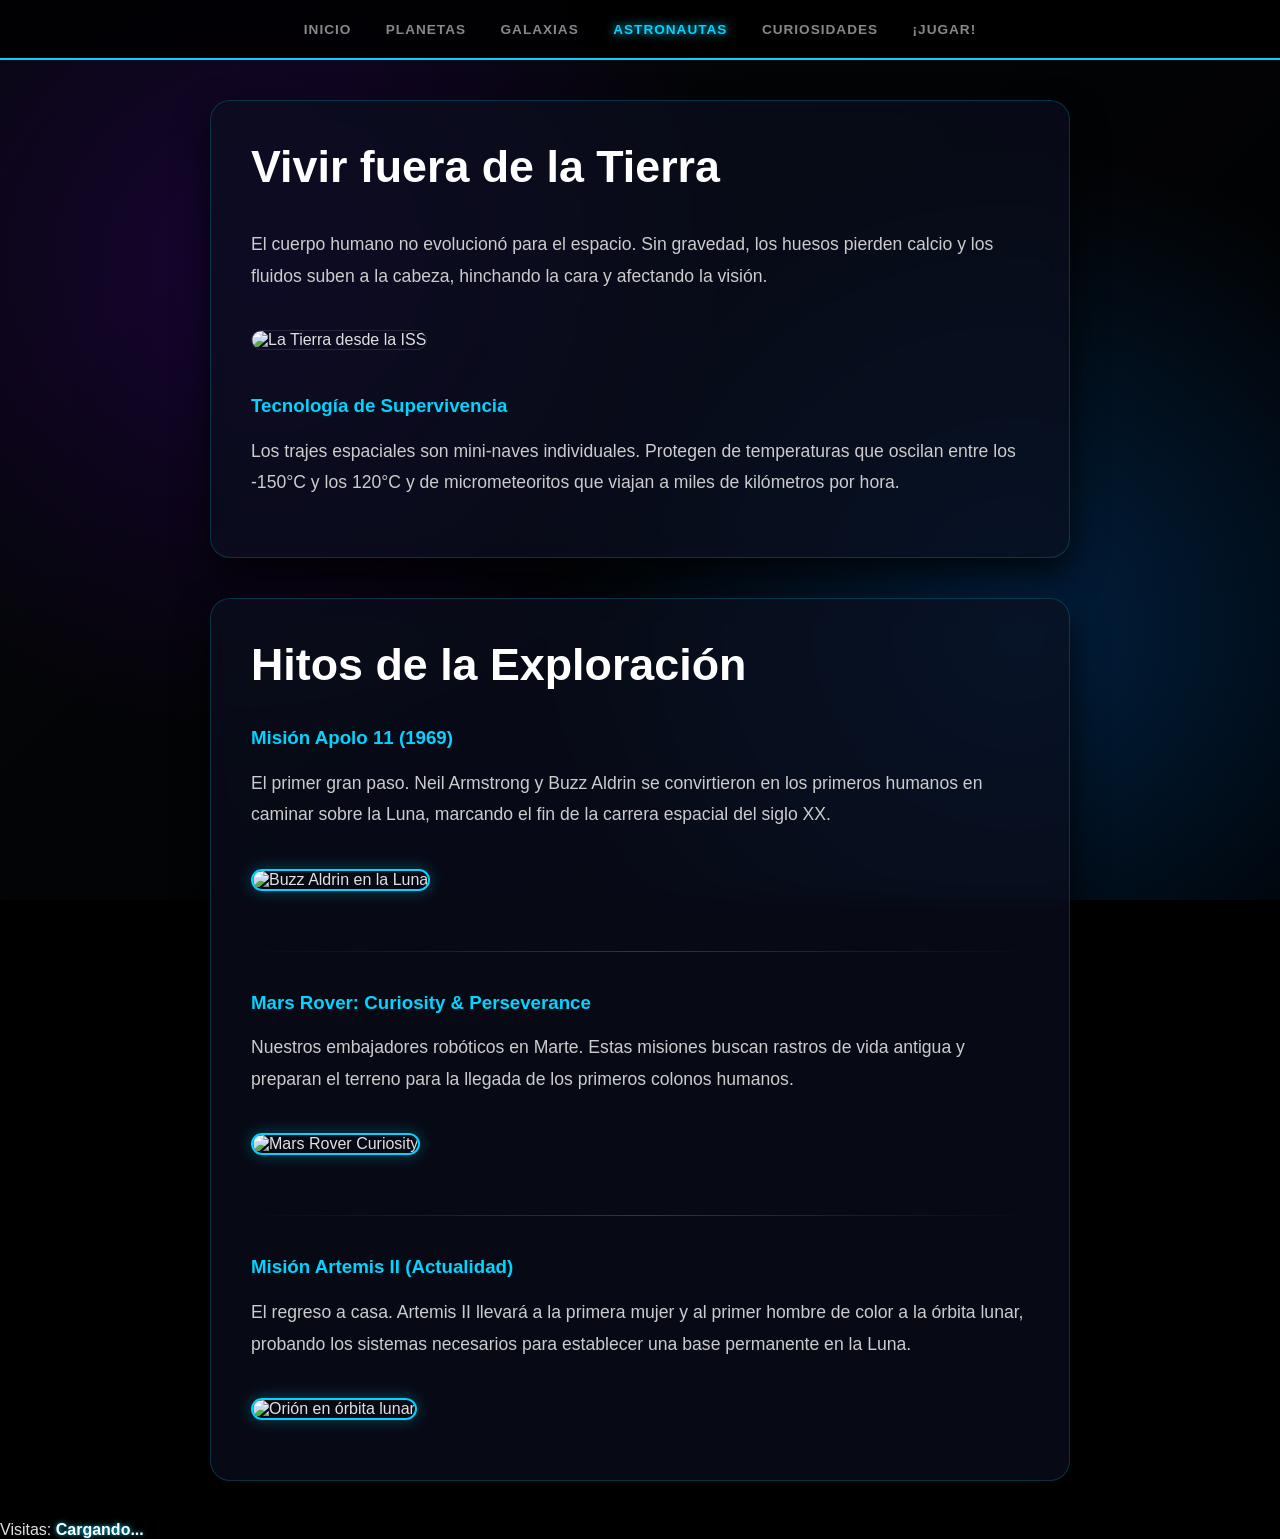
==== astronautas.html @ d09bf1f1 "Update astronautas.html" ====
<!DOCTYPE html>
<html lang="es">
<head>
    <meta charset="UTF-8">
    <meta name="viewport" content="width=device-width, initial-scale=1.0">
    <title>Astronautas | Cosmos</title>
    <link rel="stylesheet" href="style.css">
</head>
<body>

    <header>
        <nav>
            <a href="index.html">Inicio</a>
            <a href="planetas.html">Planetas</a>
            <a href="galaxias.html">Galaxias</a>
            <a href="astronautas.html" class="active">Astronautas</a>
            <a href="curiosidades.html">Curiosidades</a>
            <a href="juego.html">¡Jugar!</a> 
        </nav>
    </header>

    <main class="container">
        <section class="card">
            <h1>Vivir fuera de la Tierra</h1>
            <p>El cuerpo humano no evolucionó para el espacio. Sin gravedad, los huesos pierden calcio y los fluidos suben a la cabeza, hinchando la cara y afectando la visión.</p>
            
            <img src="https://images.unsplash.com/photo-1541873676-a181897936a4" alt="La Tierra desde la ISS">
            
            <h3>Tecnología de Supervivencia</h3>
            <p>Los trajes espaciales son mini-naves individuales. Protegen de temperaturas que oscilan entre los -150°C y los 120°C y de micrometeoritos que viajan a miles de kilómetros por hora.</p>
        </section>

        <section class="card">
            <h1>Hitos de la Exploración</h1>
            
            <div class="mision">
                <h3>Misión Apolo 11 (1969)</h3>
                <p>El primer gran paso. Neil Armstrong y Buzz Aldrin se convirtieron en los primeros humanos en caminar sobre la Luna, marcando el fin de la carrera espacial del siglo XX.</p>
                <img src="" alt="Buzz Aldrin en la Luna">
            </div>

            <hr class="divisor">

            <div class="mision">
                <h3>Mars Rover: Curiosity & Perseverance</h3>
                <p>Nuestros embajadores robóticos en Marte. Estas misiones buscan rastros de vida antigua y preparan el terreno para la llegada de los primeros colonos humanos.</p>
                <img src="https://images.unsplash.com/photo-1614728894747-a83421e2b9c9" alt="Mars Rover Curiosity">
            </div>

            <hr class="divisor">

            <div class="mision">
                <h3>Misión Artemis II (Actualidad)</h3>
                <p>El regreso a casa. Artemis II llevará a la primera mujer y al primer hombre de color a la órbita lunar, probando los sistemas necesarios para establecer una base permanente en la Luna.</p>
                <img src="https://www.nasa.gov/wp-content/uploads/2023/12/orion-capsule-lunar-orbit.jpg" alt="Orión en órbita lunar">
            </div>
        </section>
    </main>

    <div id="visit-counter">
        Visitas: <span id="count">Cargando...</span>
    </div>

    <script src="script.js"></script>
</body>
</html>
---- style.css ----
/* 1. CONFIGURACIÓN GENERAL Y FUENTES */
* { 
    box-sizing: border-box; 
    transition: transform 0.3s ease, border-color 0.3s ease; 
}

body {
    margin: 0;
    font-family: 'Segoe UI', Arial, sans-serif;
    background: #000;
    /* Fondo de nebulosa dinámico */
    background-image: 
        radial-gradient(circle at 20% 30%, rgba(70, 0, 150, 0.3) 0%, transparent 40%),
        radial-gradient(circle at 80% 70%, rgba(0, 100, 200, 0.3) 0%, transparent 40%),
        linear-gradient(135deg, #05070a 0%, #000000 100%);
    background-attachment: fixed;
    color: #e0e0e0;
    overflow-x: hidden;
}

/* Efecto de polvo estelar animado */
body::after {
    content: "";
    position: fixed;
    top: 0; left: 0; width: 100%; height: 100%;
    background: url('https://www.transparenttextures.com/patterns/stardust.png');
    opacity: 0.4;
    z-index: -1;
    animation: backgroundMove 120s linear infinite;
}

@keyframes backgroundMove {
    from { background-position: 0 0; }
    to { background-position: 1000px 1000px; }
}

/* 2. NAVEGACIÓN */
header {
    background: rgba(0, 0, 0, 0.85);
    padding: 20px;
    position: sticky;
    top: 0;
    backdrop-filter: blur(15px);
    border-bottom: 2px solid #00d4ff;
    z-index: 1000;
    text-align: center;
}

nav a {
    color: #888;
    text-decoration: none;
    font-weight: bold;
    text-transform: uppercase;
    font-size: 0.85rem;
    margin: 0 15px;
    letter-spacing: 1px;
}

nav a:hover, nav a.active {
    color: #00d4ff;
    text-shadow: 0 0 10px #00d4ff;
}

/* 3. CONTENEDORES Y TARJETAS */
.container {
    max-width: 900px;
    margin: 40px auto;
    padding: 0 20px;
}

.card {
    background: rgba(10, 15, 30, 0.7);
    backdrop-filter: blur(12px);
    border: 1px solid rgba(0, 212, 255, 0.2);
    border-radius: 20px;
    padding: 40px;
    margin-bottom: 40px;
    box-shadow: 0 15px 35px rgba(0,0,0,0.8);
}

.card:hover {
    border-color: #00d4ff;
    box-shadow: 0 0 30px rgba(0, 212, 255, 0.2);
}

h1 { color: #fff; font-size: 2.8rem; margin-top: 0; }
h3 { color: #00d4ff; margin-top: 25px; }
p { font-size: 1.1rem; line-height: 1.8; color: #ccc; }

img {
    width: 100%;
    border-radius: 15px;
    margin: 20px 0;
    border: 1px solid rgba(255,255,255,0.1);
}

/* --- NUEVO: ESTILO PARA LAS MISIONES (Apolo, Artemis, etc) --- */
.mision {
    margin-top: 30px;
    text-align: left;
}

.mision img {
    height: 350px;
    object-fit: cover; /* Evita que la imagen se estire feo */
    border: 2px solid #00d4ff;
    box-shadow: 0 0 15px rgba(0, 212, 255, 0.3);
}

.divisor {
    border: 0;
    height: 1px;
    background: linear-gradient(to right, transparent, #00d4ff, transparent);
    margin: 40px 0;
    opacity: 0.3;
}

/* 4. EFECTOS DEL CURSOR */
.star-trail {
    position: absolute;
    width: 4px; height: 4px;
    background: #00d4ff;
    border-radius: 50%;
    pointer-events: none;
    box-shadow: 0 0 10px #00d4ff;
    animation: fadeOut 0.8s forwards;
    z-index: 9999;
}

@keyframes fadeOut {
    to { opacity: 0; transform: scale(5); }
}

/* 5. EL JUEGO */
#gameCanvas {
    display: block;
    width: 100%;
    height: 500px;
    background: radial-gradient(circle, #0a0f1e 0%, #000 100%);
    box-shadow: inset 0 0 50px rgba(0, 212, 255, 0.2);
    border-radius: 10px;
}

#count {
    font-weight: bold;
    color: #fff;
    text-shadow: 0 0 5px #00d4ff;
}
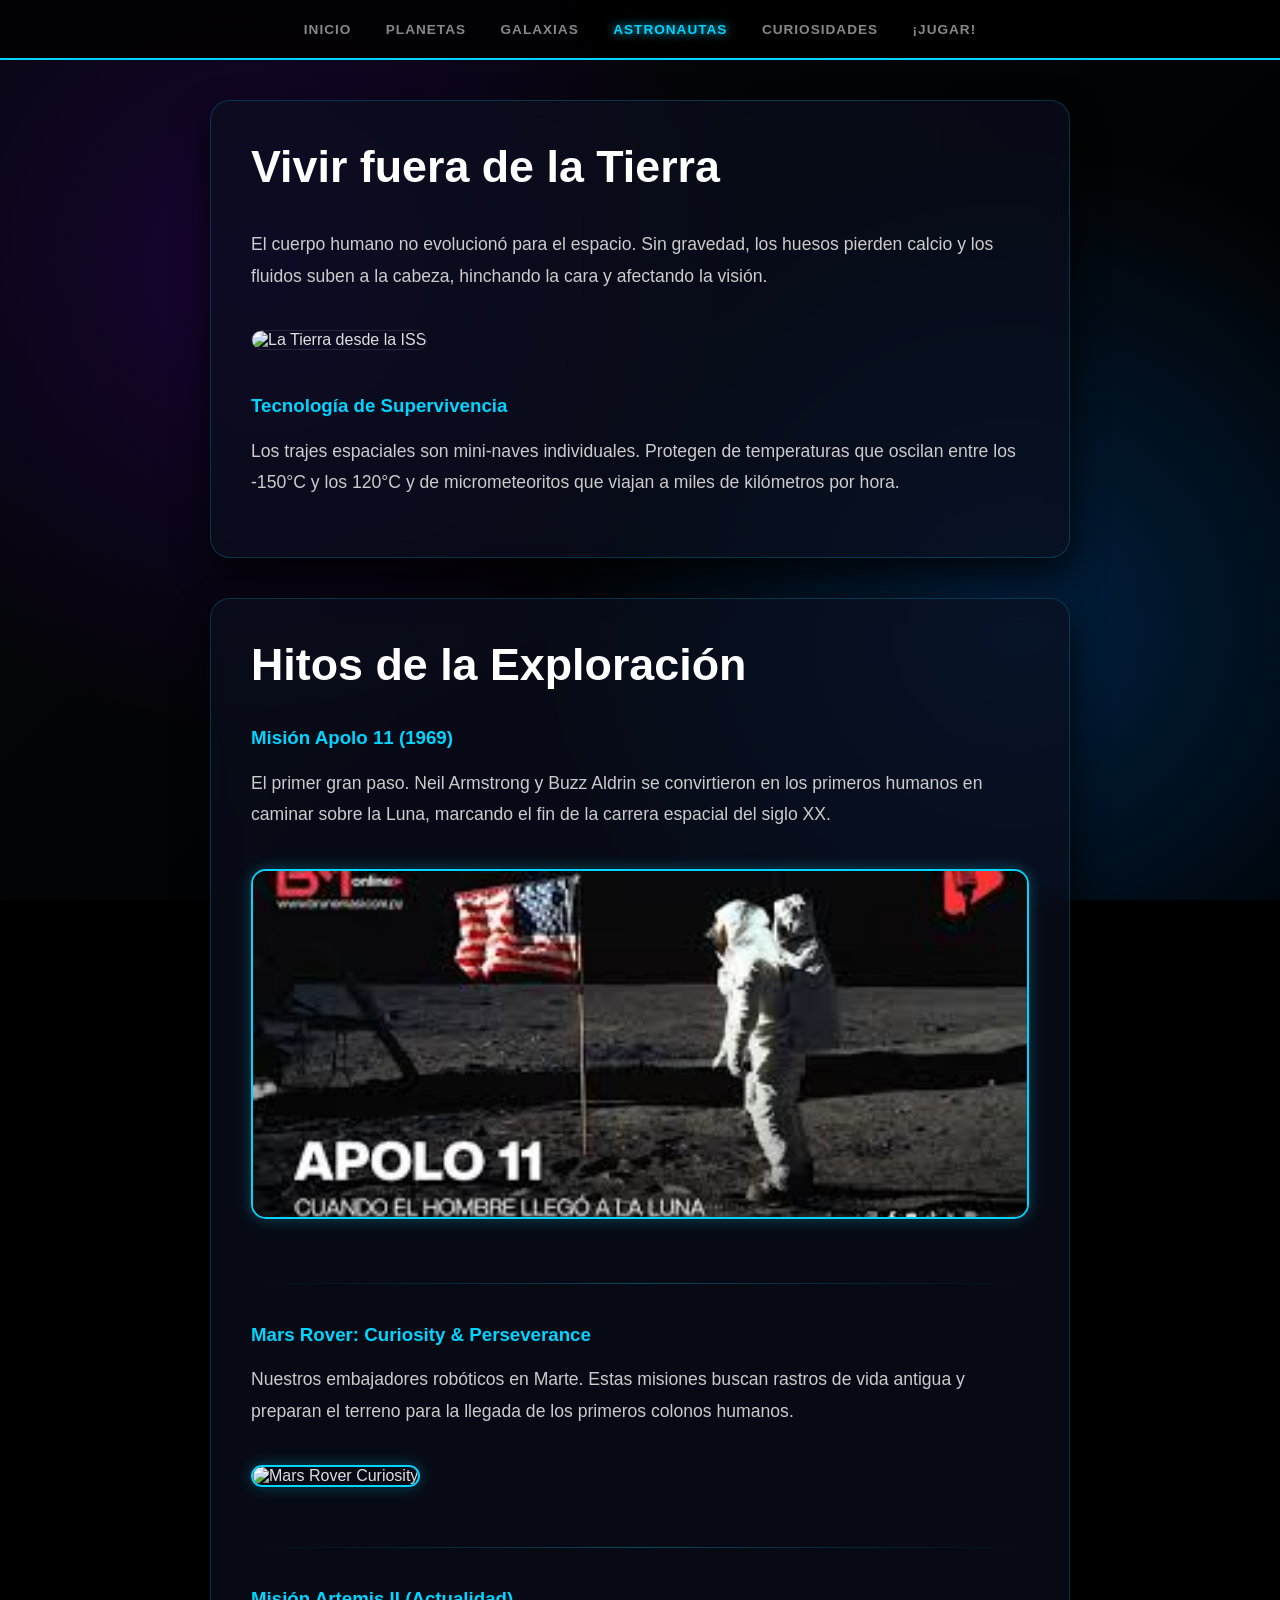
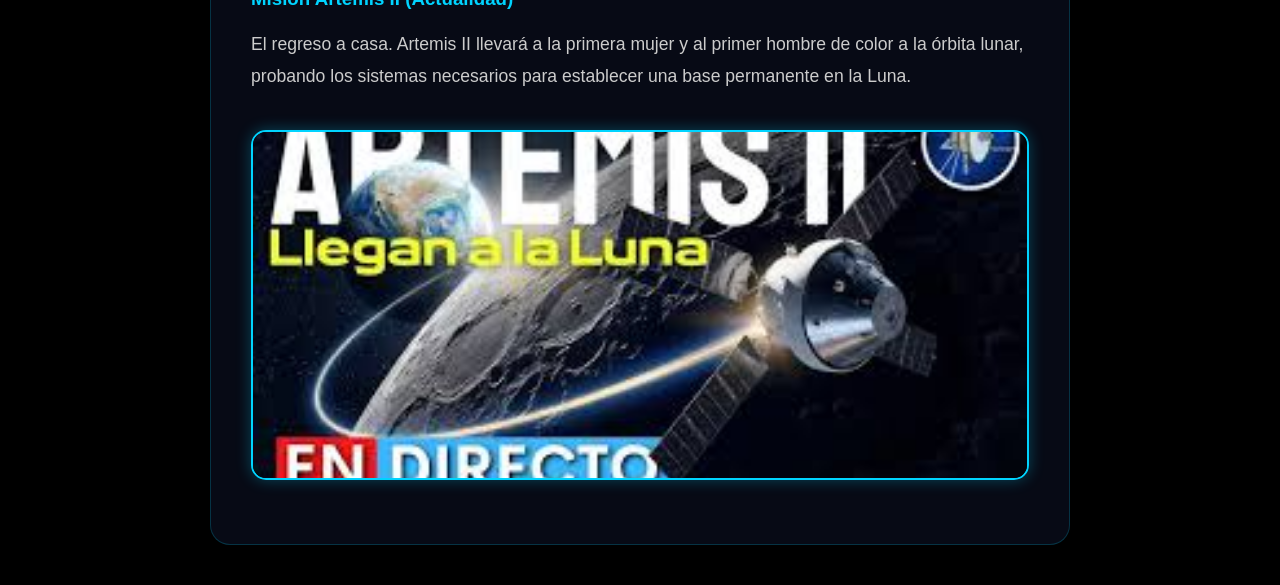
==== commit a726f92f: "Update astronautas.html" ====
--- a/astronautas.html
+++ b/astronautas.html
@@ -30,13 +30,13 @@
             <p>Los trajes espaciales son mini-naves individuales. Protegen de temperaturas que oscilan entre los -150°C y los 120°C y de micrometeoritos que viajan a miles de kilómetros por hora.</p>
         </section>
 
-        <section class="card">
+       <section class="card">
             <h1>Hitos de la Exploración</h1>
             
             <div class="mision">
                 <h3>Misión Apolo 11 (1969)</h3>
                 <p>El primer gran paso. Neil Armstrong y Buzz Aldrin se convirtieron en los primeros humanos en caminar sobre la Luna, marcando el fin de la carrera espacial del siglo XX.</p>
-                <img src="" alt="Buzz Aldrin en la Luna">
+                <img src="apolo.jfif" alt="Misión Apolo 11">
             </div>
 
             <hr class="divisor">
@@ -52,15 +52,11 @@
             <div class="mision">
                 <h3>Misión Artemis II (Actualidad)</h3>
                 <p>El regreso a casa. Artemis II llevará a la primera mujer y al primer hombre de color a la órbita lunar, probando los sistemas necesarios para establecer una base permanente en la Luna.</p>
-                <img src="https://www.nasa.gov/wp-content/uploads/2023/12/orion-capsule-lunar-orbit.jpg" alt="Orión en órbita lunar">
+                <img src="arte.jfif" alt="Misión Artemis II">
             </div>
         </section>
     </main>
 
-    <div id="visit-counter">
-        Visitas: <span id="count">Cargando...</span>
-    </div>
-
     <script src="script.js"></script>
 </body>
 </html>
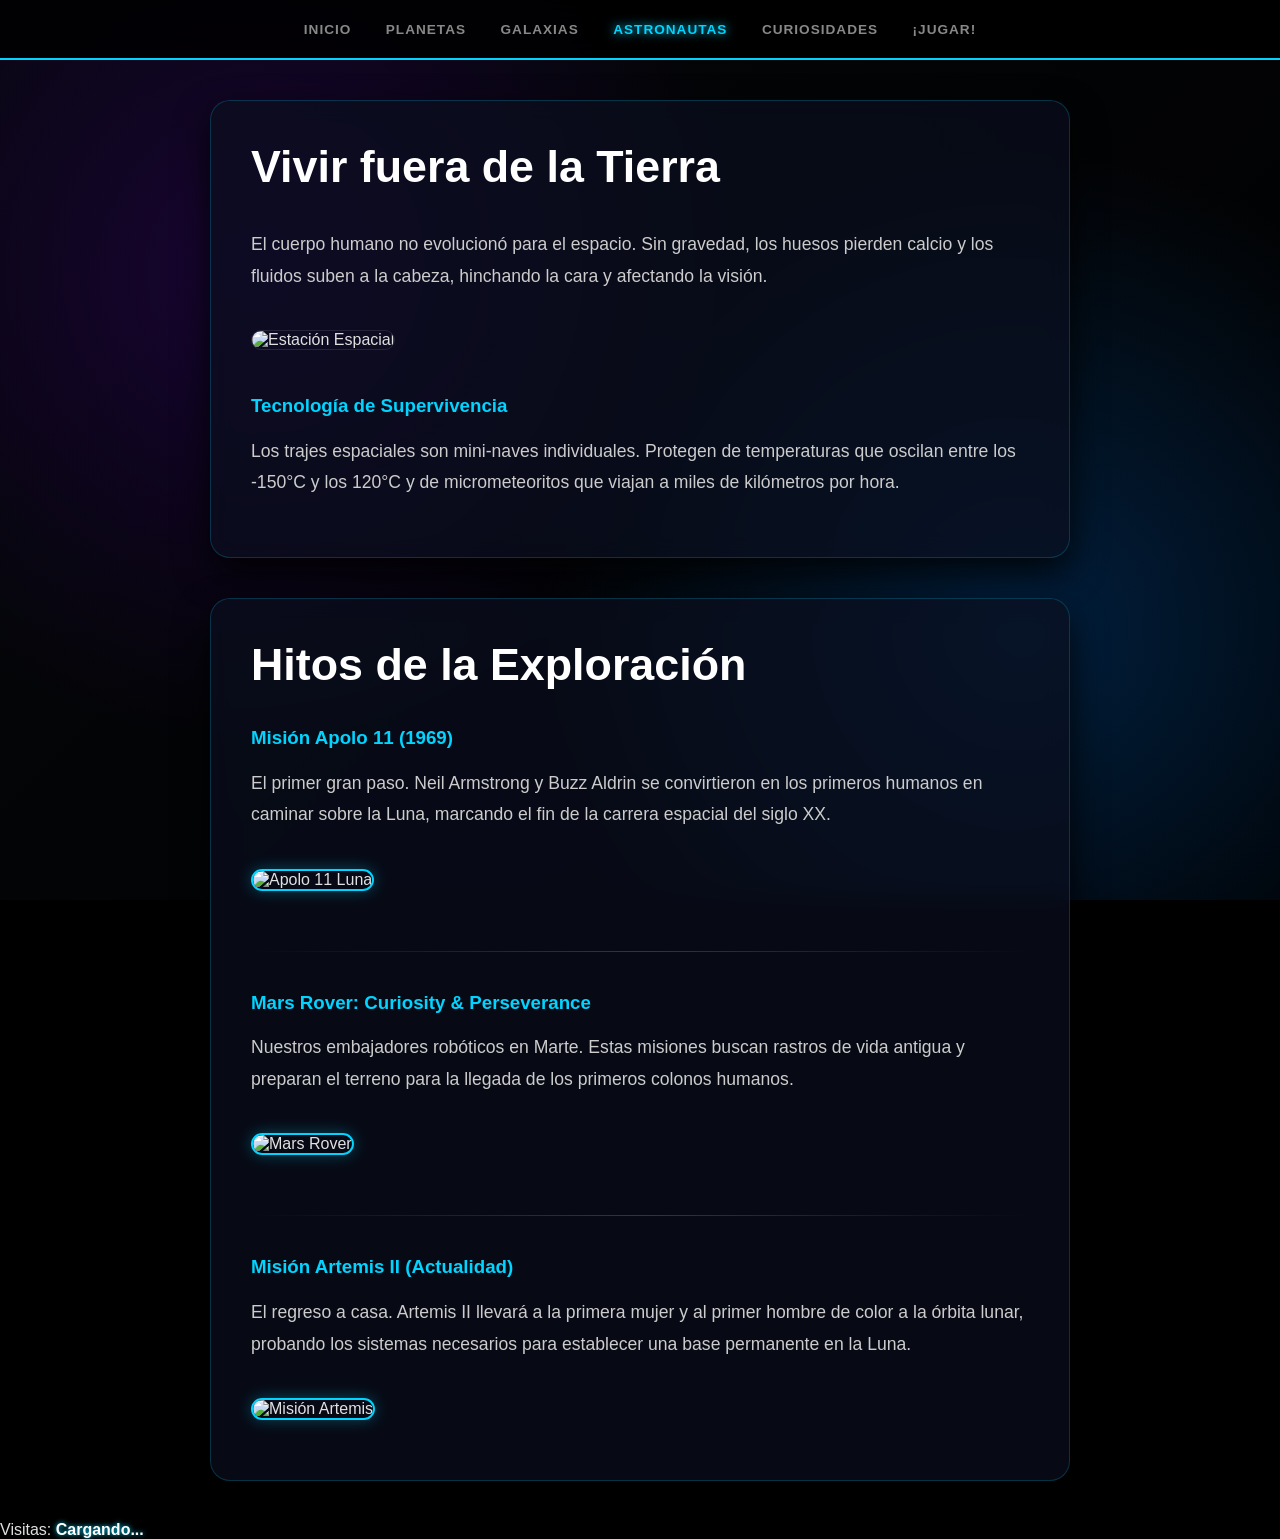
==== commit 2d54f767: "Update astronautas.html" ====
--- a/astronautas.html
+++ b/astronautas.html
@@ -24,19 +24,19 @@
             <h1>Vivir fuera de la Tierra</h1>
             <p>El cuerpo humano no evolucionó para el espacio. Sin gravedad, los huesos pierden calcio y los fluidos suben a la cabeza, hinchando la cara y afectando la visión.</p>
             
-            <img src="https://images.unsplash.com/photo-1541873676-a181897936a4" alt="La Tierra desde la ISS">
+            <img src="https://images.unsplash.com/photo-1446776811953-b23d57bd21aa?auto=format&fit=crop&q=80&w=1000" alt="Estación Espacial">
             
             <h3>Tecnología de Supervivencia</h3>
             <p>Los trajes espaciales son mini-naves individuales. Protegen de temperaturas que oscilan entre los -150°C y los 120°C y de micrometeoritos que viajan a miles de kilómetros por hora.</p>
         </section>
 
-       <section class="card">
+        <section class="card">
             <h1>Hitos de la Exploración</h1>
             
             <div class="mision">
                 <h3>Misión Apolo 11 (1969)</h3>
                 <p>El primer gran paso. Neil Armstrong y Buzz Aldrin se convirtieron en los primeros humanos en caminar sobre la Luna, marcando el fin de la carrera espacial del siglo XX.</p>
-                <img src="apolo.jfif" alt="Misión Apolo 11">
+                <img src="https://www.nasa.gov/wp-content/uploads/2023/03/as11-40-5875.jpg" alt="Apolo 11 Luna">
             </div>
 
             <hr class="divisor">
@@ -44,7 +44,7 @@
             <div class="mision">
                 <h3>Mars Rover: Curiosity & Perseverance</h3>
                 <p>Nuestros embajadores robóticos en Marte. Estas misiones buscan rastros de vida antigua y preparan el terreno para la llegada de los primeros colonos humanos.</p>
-                <img src="https://images.unsplash.com/photo-1614728894747-a83421e2b9c9" alt="Mars Rover Curiosity">
+                <img src="https://images.unsplash.com/photo-1614728894747-a83421e2b9c9?auto=format&fit=crop&q=80&w=1000" alt="Mars Rover">
             </div>
 
             <hr class="divisor">
@@ -52,11 +52,15 @@
             <div class="mision">
                 <h3>Misión Artemis II (Actualidad)</h3>
                 <p>El regreso a casa. Artemis II llevará a la primera mujer y al primer hombre de color a la órbita lunar, probando los sistemas necesarios para establecer una base permanente en la Luna.</p>
-                <img src="arte.jfif" alt="Misión Artemis II">
+                <img src="https://www.nasa.gov/wp-content/uploads/2022/11/artemis-i-launch.jpg" alt="Misión Artemis">
             </div>
         </section>
     </main>
 
+    <div id="visit-counter">
+        Visitas: <span id="count">Cargando...</span>
+    </div>
+
     <script src="script.js"></script>
 </body>
 </html>
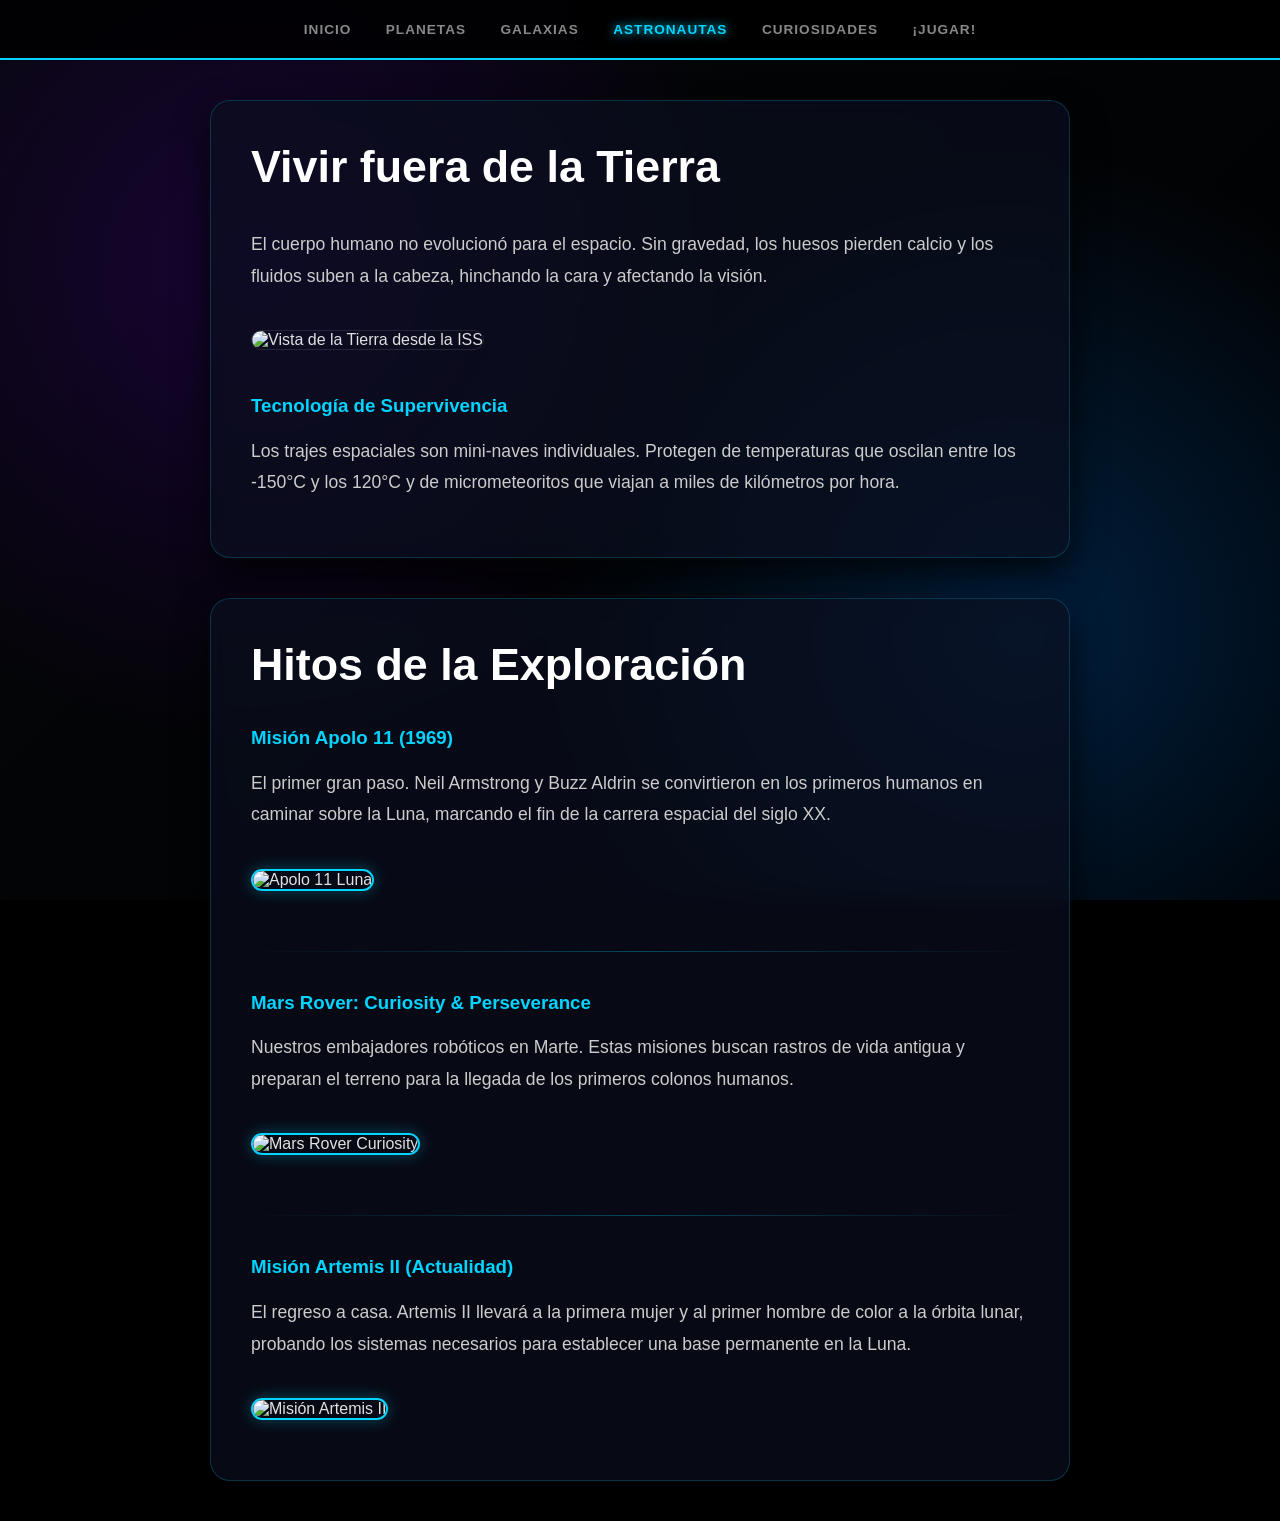
==== commit 7c8e30ce: "Update astronautas.html" ====
--- a/astronautas.html
+++ b/astronautas.html
@@ -24,7 +24,7 @@
             <h1>Vivir fuera de la Tierra</h1>
             <p>El cuerpo humano no evolucionó para el espacio. Sin gravedad, los huesos pierden calcio y los fluidos suben a la cabeza, hinchando la cara y afectando la visión.</p>
             
-            <img src="https://images.unsplash.com/photo-1446776811953-b23d57bd21aa?auto=format&fit=crop&q=80&w=1000" alt="Estación Espacial">
+            <img src="https://upload.wikimedia.org/wikipedia/commons/e/e0/ISS042-E-134951_-_Earth_Observation.jpg" alt="Vista de la Tierra desde la ISS">
             
             <h3>Tecnología de Supervivencia</h3>
             <p>Los trajes espaciales son mini-naves individuales. Protegen de temperaturas que oscilan entre los -150°C y los 120°C y de micrometeoritos que viajan a miles de kilómetros por hora.</p>
@@ -44,7 +44,7 @@
             <div class="mision">
                 <h3>Mars Rover: Curiosity & Perseverance</h3>
                 <p>Nuestros embajadores robóticos en Marte. Estas misiones buscan rastros de vida antigua y preparan el terreno para la llegada de los primeros colonos humanos.</p>
-                <img src="https://images.unsplash.com/photo-1614728894747-a83421e2b9c9?auto=format&fit=crop&q=80&w=1000" alt="Mars Rover">
+                <img src="https://images.unsplash.com/photo-1614728894747-a83421e2b9c9" alt="Mars Rover Curiosity">
             </div>
 
             <hr class="divisor">
@@ -52,15 +52,11 @@
             <div class="mision">
                 <h3>Misión Artemis II (Actualidad)</h3>
                 <p>El regreso a casa. Artemis II llevará a la primera mujer y al primer hombre de color a la órbita lunar, probando los sistemas necesarios para establecer una base permanente en la Luna.</p>
-                <img src="https://www.nasa.gov/wp-content/uploads/2022/11/artemis-i-launch.jpg" alt="Misión Artemis">
+                <img src="https://www.nasa.gov/wp-content/uploads/2022/11/artemis-i-launch.jpg" alt="Misión Artemis II">
             </div>
         </section>
     </main>
 
-    <div id="visit-counter">
-        Visitas: <span id="count">Cargando...</span>
-    </div>
-
     <script src="script.js"></script>
 </body>
 </html>
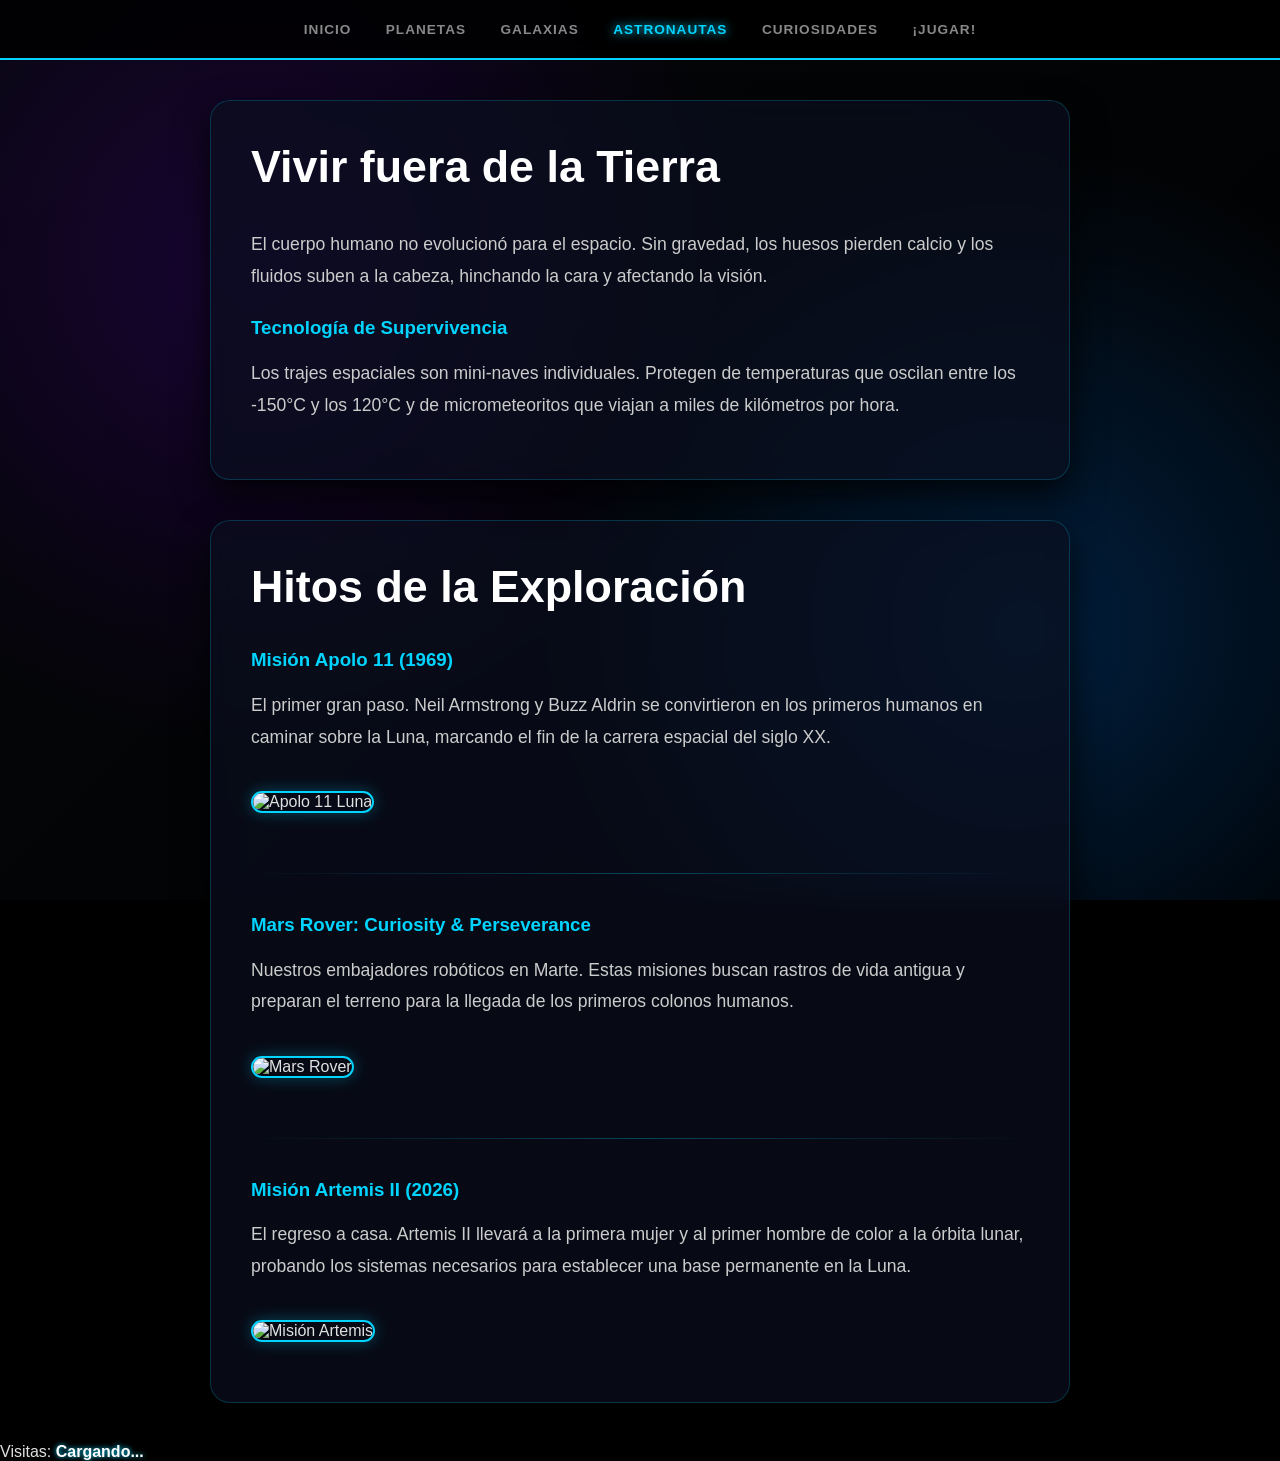
==== commit 75c44948: "Update astronautas.html" ====
--- a/astronautas.html
+++ b/astronautas.html
@@ -24,8 +24,6 @@
             <h1>Vivir fuera de la Tierra</h1>
             <p>El cuerpo humano no evolucionó para el espacio. Sin gravedad, los huesos pierden calcio y los fluidos suben a la cabeza, hinchando la cara y afectando la visión.</p>
             
-            <img src="https://upload.wikimedia.org/wikipedia/commons/e/e0/ISS042-E-134951_-_Earth_Observation.jpg" alt="Vista de la Tierra desde la ISS">
-            
             <h3>Tecnología de Supervivencia</h3>
             <p>Los trajes espaciales son mini-naves individuales. Protegen de temperaturas que oscilan entre los -150°C y los 120°C y de micrometeoritos que viajan a miles de kilómetros por hora.</p>
         </section>
@@ -44,19 +42,23 @@
             <div class="mision">
                 <h3>Mars Rover: Curiosity & Perseverance</h3>
                 <p>Nuestros embajadores robóticos en Marte. Estas misiones buscan rastros de vida antigua y preparan el terreno para la llegada de los primeros colonos humanos.</p>
-                <img src="https://images.unsplash.com/photo-1614728894747-a83421e2b9c9" alt="Mars Rover Curiosity">
+                <img src="https://images.unsplash.com/photo-1614728894747-a83421e2b9c9?auto=format&fit=crop&q=80&w=1000" alt="Mars Rover">
             </div>
 
             <hr class="divisor">
 
             <div class="mision">
-                <h3>Misión Artemis II (Actualidad)</h3>
+                <h3>Misión Artemis II (2026)</h3>
                 <p>El regreso a casa. Artemis II llevará a la primera mujer y al primer hombre de color a la órbita lunar, probando los sistemas necesarios para establecer una base permanente en la Luna.</p>
-                <img src="https://www.nasa.gov/wp-content/uploads/2022/11/artemis-i-launch.jpg" alt="Misión Artemis II">
+                <img src="https://www.nasa.gov/wp-content/uploads/2022/11/artemis-i-launch.jpg" alt="Misión Artemis">
             </div>
         </section>
     </main>
 
+    <div id="visit-counter">
+        Visitas: <span id="count">Cargando...</span>
+    </div>
+
     <script src="script.js"></script>
 </body>
 </html>
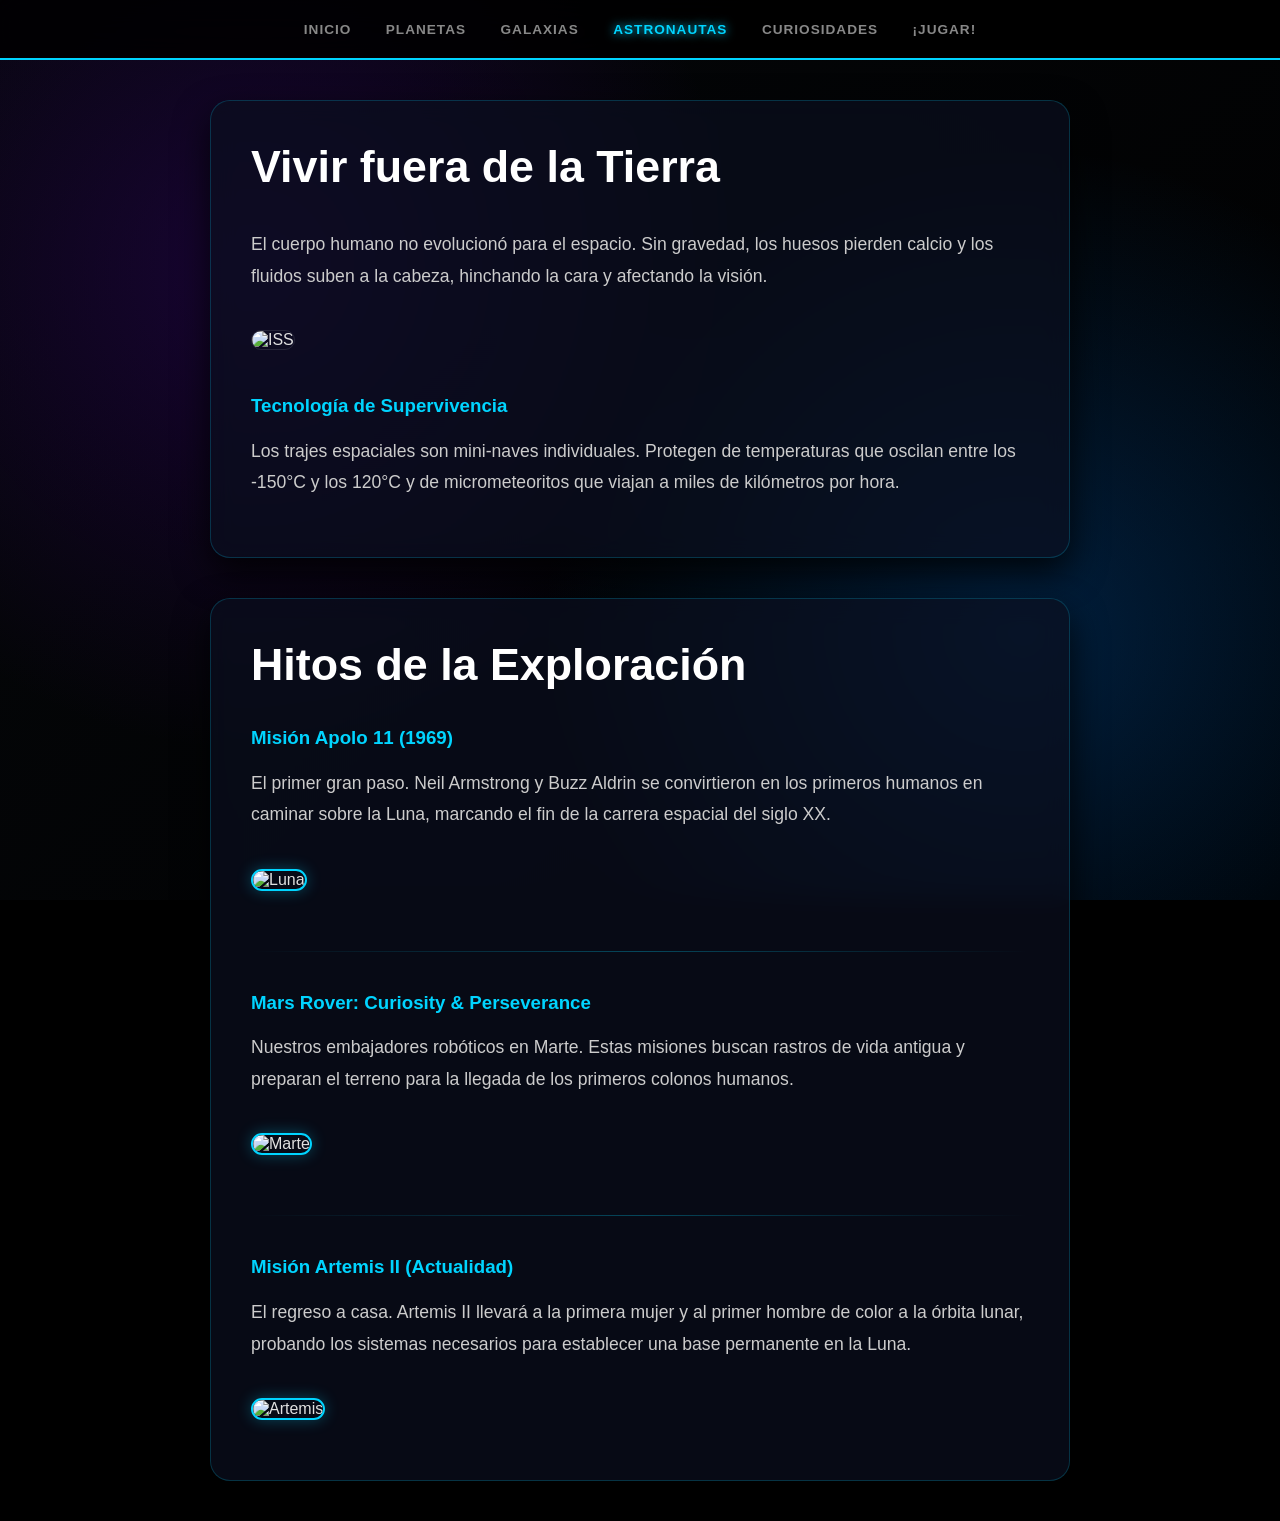
==== commit 579329f6: "Update astronautas.html" ====
--- a/astronautas.html
+++ b/astronautas.html
@@ -24,6 +24,8 @@
             <h1>Vivir fuera de la Tierra</h1>
             <p>El cuerpo humano no evolucionó para el espacio. Sin gravedad, los huesos pierden calcio y los fluidos suben a la cabeza, hinchando la cara y afectando la visión.</p>
             
+            <img src="https://www.esa.int/var/esa/storage/images/esa_multimedia/images/2022/11/iss_flyover/24564344-1-eng-GB/ISS_flyover_card_full.jpg" alt="ISS">
+            
             <h3>Tecnología de Supervivencia</h3>
             <p>Los trajes espaciales son mini-naves individuales. Protegen de temperaturas que oscilan entre los -150°C y los 120°C y de micrometeoritos que viajan a miles de kilómetros por hora.</p>
         </section>
@@ -34,7 +36,7 @@
             <div class="mision">
                 <h3>Misión Apolo 11 (1969)</h3>
                 <p>El primer gran paso. Neil Armstrong y Buzz Aldrin se convirtieron en los primeros humanos en caminar sobre la Luna, marcando el fin de la carrera espacial del siglo XX.</p>
-                <img src="https://www.nasa.gov/wp-content/uploads/2023/03/as11-40-5875.jpg" alt="Apolo 11 Luna">
+                <img src="https://history.nasa.gov/alsj/a11/AS11-40-5875HR.jpg" alt="Luna">
             </div>
 
             <hr class="divisor">
@@ -42,23 +44,19 @@
             <div class="mision">
                 <h3>Mars Rover: Curiosity & Perseverance</h3>
                 <p>Nuestros embajadores robóticos en Marte. Estas misiones buscan rastros de vida antigua y preparan el terreno para la llegada de los primeros colonos humanos.</p>
-                <img src="https://images.unsplash.com/photo-1614728894747-a83421e2b9c9?auto=format&fit=crop&q=80&w=1000" alt="Mars Rover">
+                <img src="https://mars.nasa.gov/system/resources/detail_files/25257_PIA23963-web.jpg" alt="Marte">
             </div>
 
             <hr class="divisor">
 
             <div class="mision">
-                <h3>Misión Artemis II (2026)</h3>
+                <h3>Misión Artemis II (Actualidad)</h3>
                 <p>El regreso a casa. Artemis II llevará a la primera mujer y al primer hombre de color a la órbita lunar, probando los sistemas necesarios para establecer una base permanente en la Luna.</p>
-                <img src="https://www.nasa.gov/wp-content/uploads/2022/11/artemis-i-launch.jpg" alt="Misión Artemis">
+                <img src="https://www.nasa.gov/wp-content/uploads/2022/11/artemis-i-launch.jpg" alt="Artemis">
             </div>
         </section>
     </main>
 
-    <div id="visit-counter">
-        Visitas: <span id="count">Cargando...</span>
-    </div>
-
     <script src="script.js"></script>
 </body>
 </html>
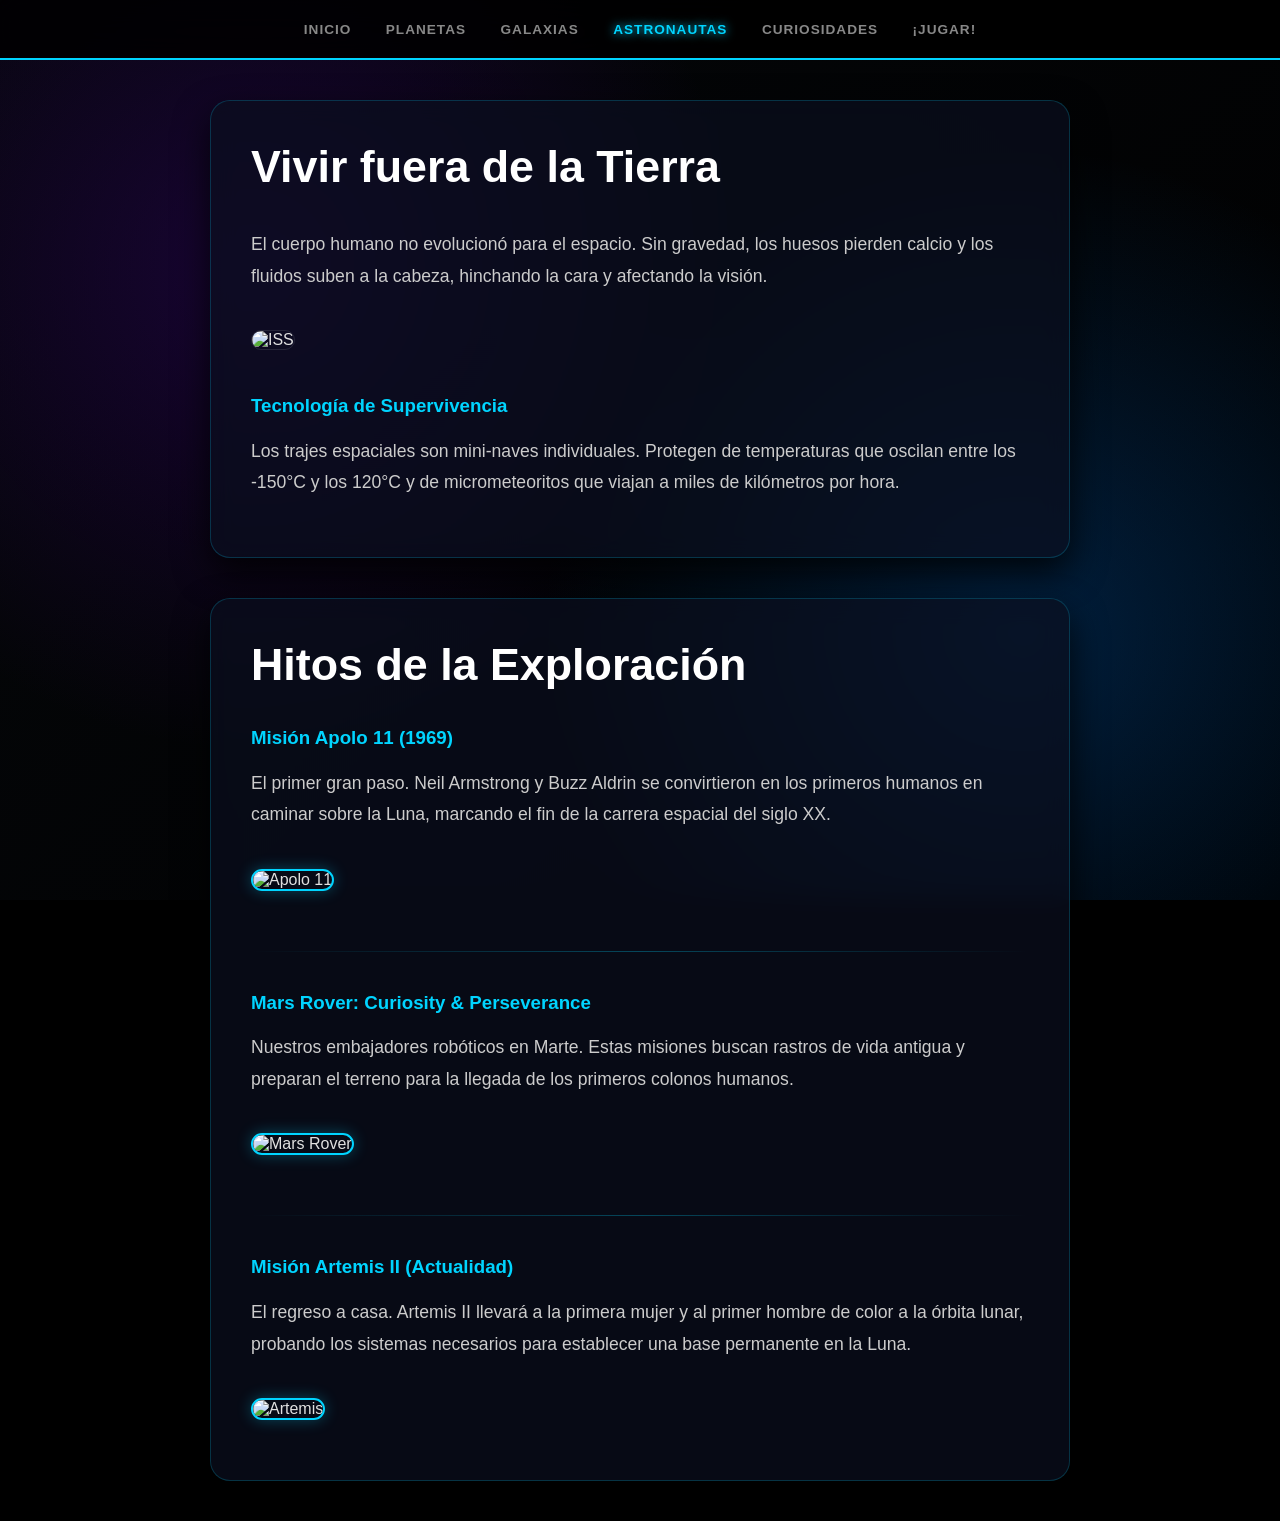
==== commit 9902bc53: "Update astronautas.html" ====
--- a/astronautas.html
+++ b/astronautas.html
@@ -24,7 +24,7 @@
             <h1>Vivir fuera de la Tierra</h1>
             <p>El cuerpo humano no evolucionó para el espacio. Sin gravedad, los huesos pierden calcio y los fluidos suben a la cabeza, hinchando la cara y afectando la visión.</p>
             
-            <img src="https://www.esa.int/var/esa/storage/images/esa_multimedia/images/2022/11/iss_flyover/24564344-1-eng-GB/ISS_flyover_card_full.jpg" alt="ISS">
+            <img src="https://upload.wikimedia.org/wikipedia/commons/thumb/e/e0/ISS042-E-134951_-_Earth_Observation.jpg/1200px-ISS042-E-134951_-_Earth_Observation.jpg" alt="ISS">
             
             <h3>Tecnología de Supervivencia</h3>
             <p>Los trajes espaciales son mini-naves individuales. Protegen de temperaturas que oscilan entre los -150°C y los 120°C y de micrometeoritos que viajan a miles de kilómetros por hora.</p>
@@ -36,7 +36,7 @@
             <div class="mision">
                 <h3>Misión Apolo 11 (1969)</h3>
                 <p>El primer gran paso. Neil Armstrong y Buzz Aldrin se convirtieron en los primeros humanos en caminar sobre la Luna, marcando el fin de la carrera espacial del siglo XX.</p>
-                <img src="https://history.nasa.gov/alsj/a11/AS11-40-5875HR.jpg" alt="Luna">
+                <img src="https://upload.wikimedia.org/wikipedia/commons/thumb/a/a1/AS11-40-5875.jpg/1024px-AS11-40-5875.jpg" alt="Apolo 11">
             </div>
 
             <hr class="divisor">
@@ -44,7 +44,7 @@
             <div class="mision">
                 <h3>Mars Rover: Curiosity & Perseverance</h3>
                 <p>Nuestros embajadores robóticos en Marte. Estas misiones buscan rastros de vida antigua y preparan el terreno para la llegada de los primeros colonos humanos.</p>
-                <img src="https://mars.nasa.gov/system/resources/detail_files/25257_PIA23963-web.jpg" alt="Marte">
+                <img src="https://upload.wikimedia.org/wikipedia/commons/thumb/f/f3/Curiosity_Self-Portrait_at_Big_Sky_Cleaning_Station.jpg/1200px-Curiosity_Self-Portrait_at_Big_Sky_Cleaning_Station.jpg" alt="Mars Rover">
             </div>
 
             <hr class="divisor">
@@ -52,7 +52,7 @@
             <div class="mision">
                 <h3>Misión Artemis II (Actualidad)</h3>
                 <p>El regreso a casa. Artemis II llevará a la primera mujer y al primer hombre de color a la órbita lunar, probando los sistemas necesarios para establecer una base permanente en la Luna.</p>
-                <img src="https://www.nasa.gov/wp-content/uploads/2022/11/artemis-i-launch.jpg" alt="Artemis">
+                <img src="https://upload.wikimedia.org/wikipedia/commons/thumb/1/16/Artemis_I_Orion_from_service_module_camera.jpg/1200px-Artemis_I_Orion_from_service_module_camera.jpg" alt="Artemis">
             </div>
         </section>
     </main>
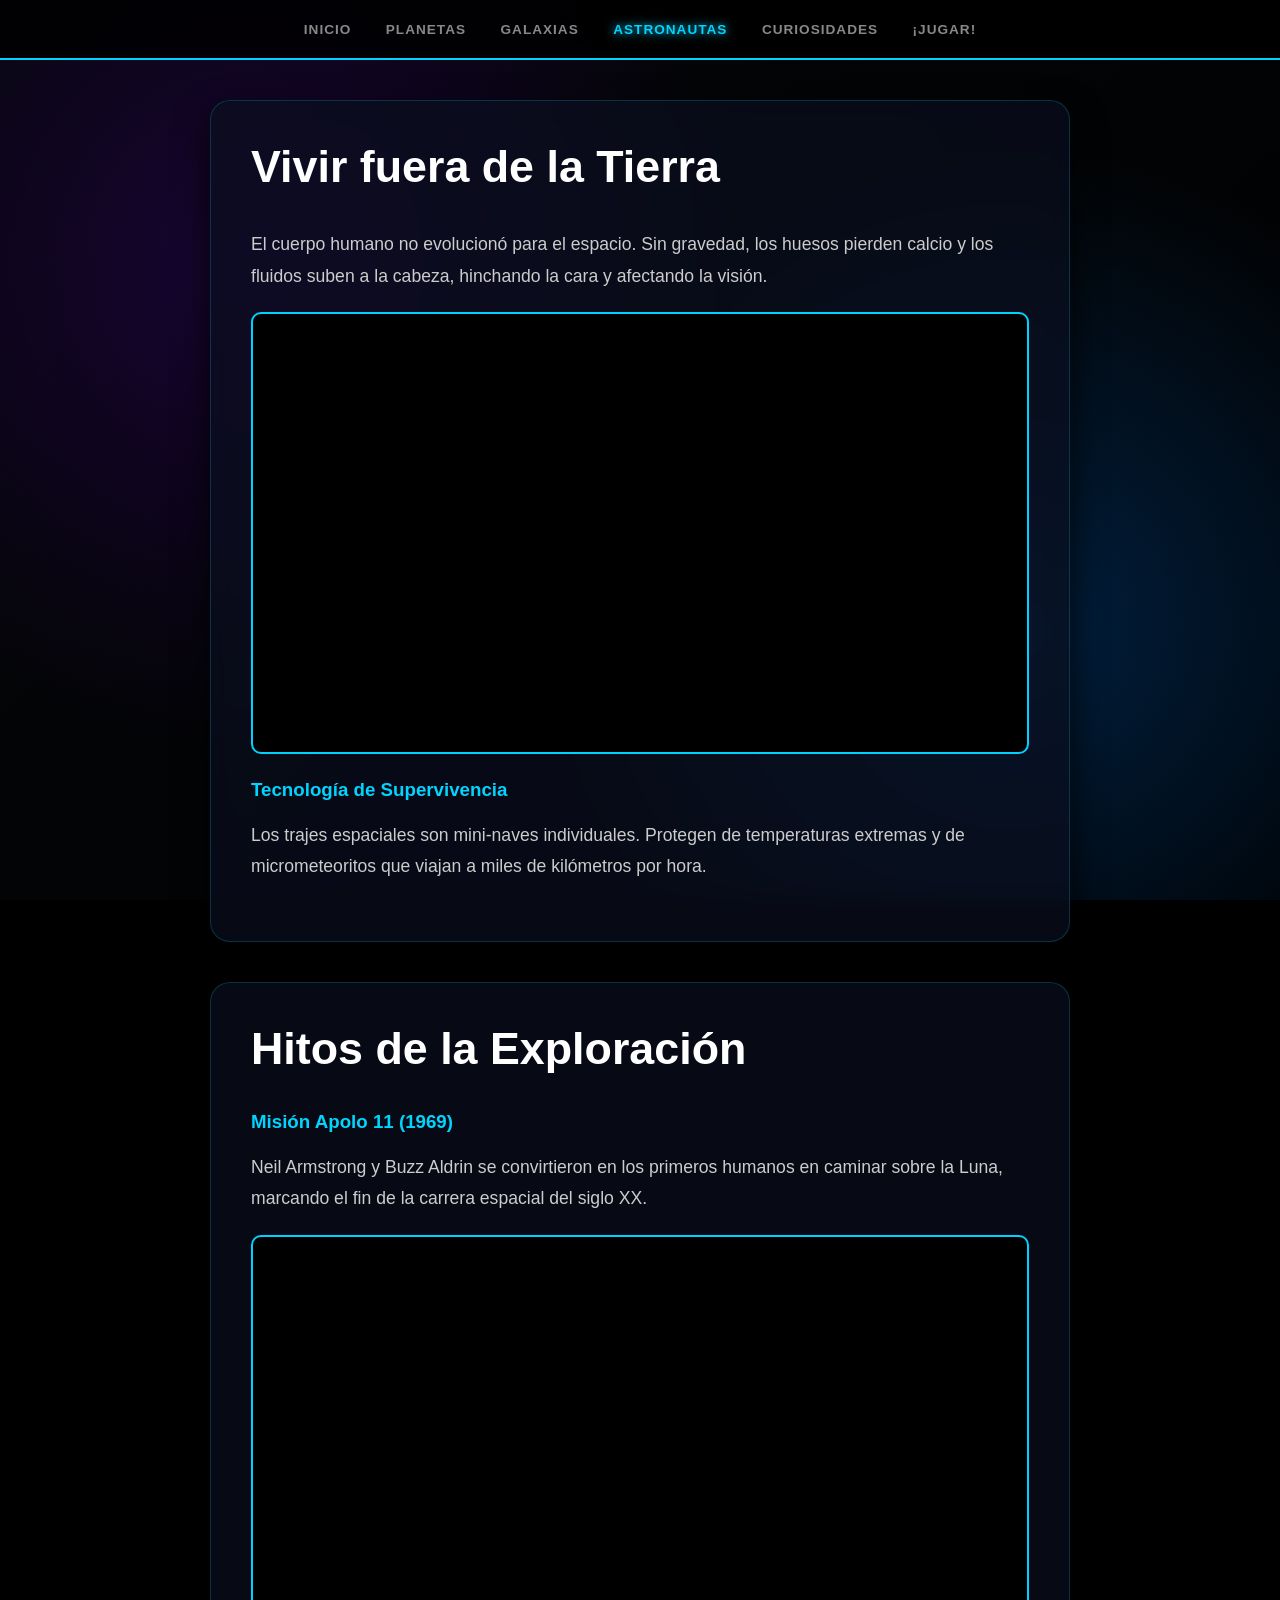
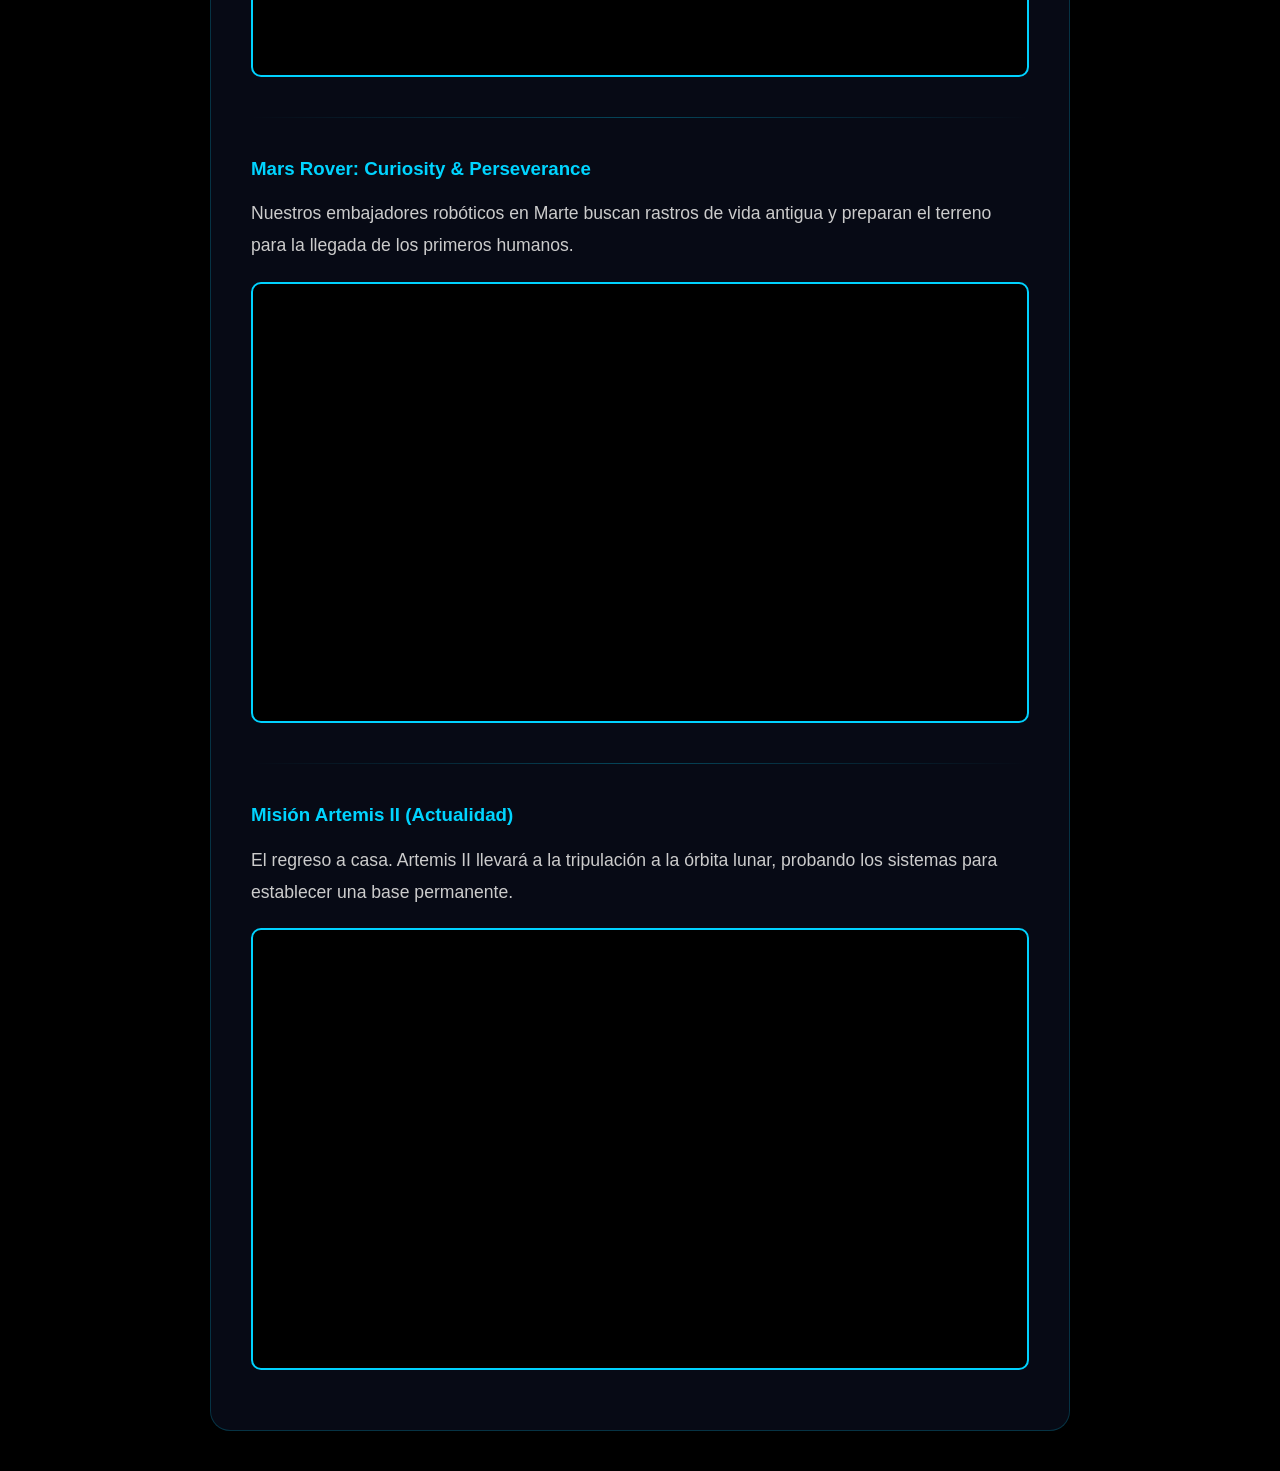
==== commit 61b4062e: "Update astronautas.html" ====
--- a/astronautas.html
+++ b/astronautas.html
@@ -24,10 +24,12 @@
             <h1>Vivir fuera de la Tierra</h1>
             <p>El cuerpo humano no evolucionó para el espacio. Sin gravedad, los huesos pierden calcio y los fluidos suben a la cabeza, hinchando la cara y afectando la visión.</p>
             
-            <img src="https://upload.wikimedia.org/wikipedia/commons/thumb/e/e0/ISS042-E-134951_-_Earth_Observation.jpg/1200px-ISS042-E-134951_-_Earth_Observation.jpg" alt="ISS">
+            <div class="video-container">
+                <iframe src="https://www.youtube.com/embed/0JU4z-iLmGQ" frameborder="0" allowfullscreen></iframe>
+            </div>
             
             <h3>Tecnología de Supervivencia</h3>
-            <p>Los trajes espaciales son mini-naves individuales. Protegen de temperaturas que oscilan entre los -150°C y los 120°C y de micrometeoritos que viajan a miles de kilómetros por hora.</p>
+            <p>Los trajes espaciales son mini-naves individuales. Protegen de temperaturas extremas y de micrometeoritos que viajan a miles de kilómetros por hora.</p>
         </section>
 
         <section class="card">
@@ -35,24 +37,30 @@
             
             <div class="mision">
                 <h3>Misión Apolo 11 (1969)</h3>
-                <p>El primer gran paso. Neil Armstrong y Buzz Aldrin se convirtieron en los primeros humanos en caminar sobre la Luna, marcando el fin de la carrera espacial del siglo XX.</p>
-                <img src="https://upload.wikimedia.org/wikipedia/commons/thumb/a/a1/AS11-40-5875.jpg/1024px-AS11-40-5875.jpg" alt="Apolo 11">
+                <p>Neil Armstrong y Buzz Aldrin se convirtieron en los primeros humanos en caminar sobre la Luna, marcando el fin de la carrera espacial del siglo XX.</p>
+                <div class="video-container">
+                    <iframe src="https://www.youtube.com/embed/16AhQaStWxg" frameborder="0" allowfullscreen></iframe>
+                </div>
             </div>
 
             <hr class="divisor">
 
             <div class="mision">
                 <h3>Mars Rover: Curiosity & Perseverance</h3>
-                <p>Nuestros embajadores robóticos en Marte. Estas misiones buscan rastros de vida antigua y preparan el terreno para la llegada de los primeros colonos humanos.</p>
-                <img src="https://upload.wikimedia.org/wikipedia/commons/thumb/f/f3/Curiosity_Self-Portrait_at_Big_Sky_Cleaning_Station.jpg/1200px-Curiosity_Self-Portrait_at_Big_Sky_Cleaning_Station.jpg" alt="Mars Rover">
+                <p>Nuestros embajadores robóticos en Marte buscan rastros de vida antigua y preparan el terreno para la llegada de los primeros humanos.</p>
+                <div class="video-container">
+                    <iframe src="https://www.youtube.com/embed/EZAl3dvIw5k" frameborder="0" allowfullscreen></iframe>
+                </div>
             </div>
 
             <hr class="divisor">
 
             <div class="mision">
                 <h3>Misión Artemis II (Actualidad)</h3>
-                <p>El regreso a casa. Artemis II llevará a la primera mujer y al primer hombre de color a la órbita lunar, probando los sistemas necesarios para establecer una base permanente en la Luna.</p>
-                <img src="https://upload.wikimedia.org/wikipedia/commons/thumb/1/16/Artemis_I_Orion_from_service_module_camera.jpg/1200px-Artemis_I_Orion_from_service_module_camera.jpg" alt="Artemis">
+                <p>El regreso a casa. Artemis II llevará a la tripulación a la órbita lunar, probando los sistemas para establecer una base permanente.</p>
+                <div class="video-container">
+                    <iframe src="https://www.youtube.com/embed/rQaLfzejE8A" frameborder="0" allowfullscreen></iframe>
+                </div>
             </div>
         </section>
     </main>
--- a/style.css
+++ b/style.css
@@ -114,7 +114,25 @@
     margin: 40px 0;
     opacity: 0.3;
 }
+.video-container {
+    position: relative;
+    padding-bottom: 56.25%; /* Relación de aspecto 16:9 */
+    height: 0;
+    overflow: hidden;
+    max-width: 100%;
+    background: #000;
+    margin: 20px 0;
+    border-radius: 10px;
+    border: 2px solid #00d2ff; /* Borde de neón para combinar */
+}
 
+.video-container iframe {
+    position: absolute;
+    top: 0;
+    left: 0;
+    width: 100%;
+    height: 100%;
+}
 /* 4. EFECTOS DEL CURSOR */
 .star-trail {
     position: absolute;
